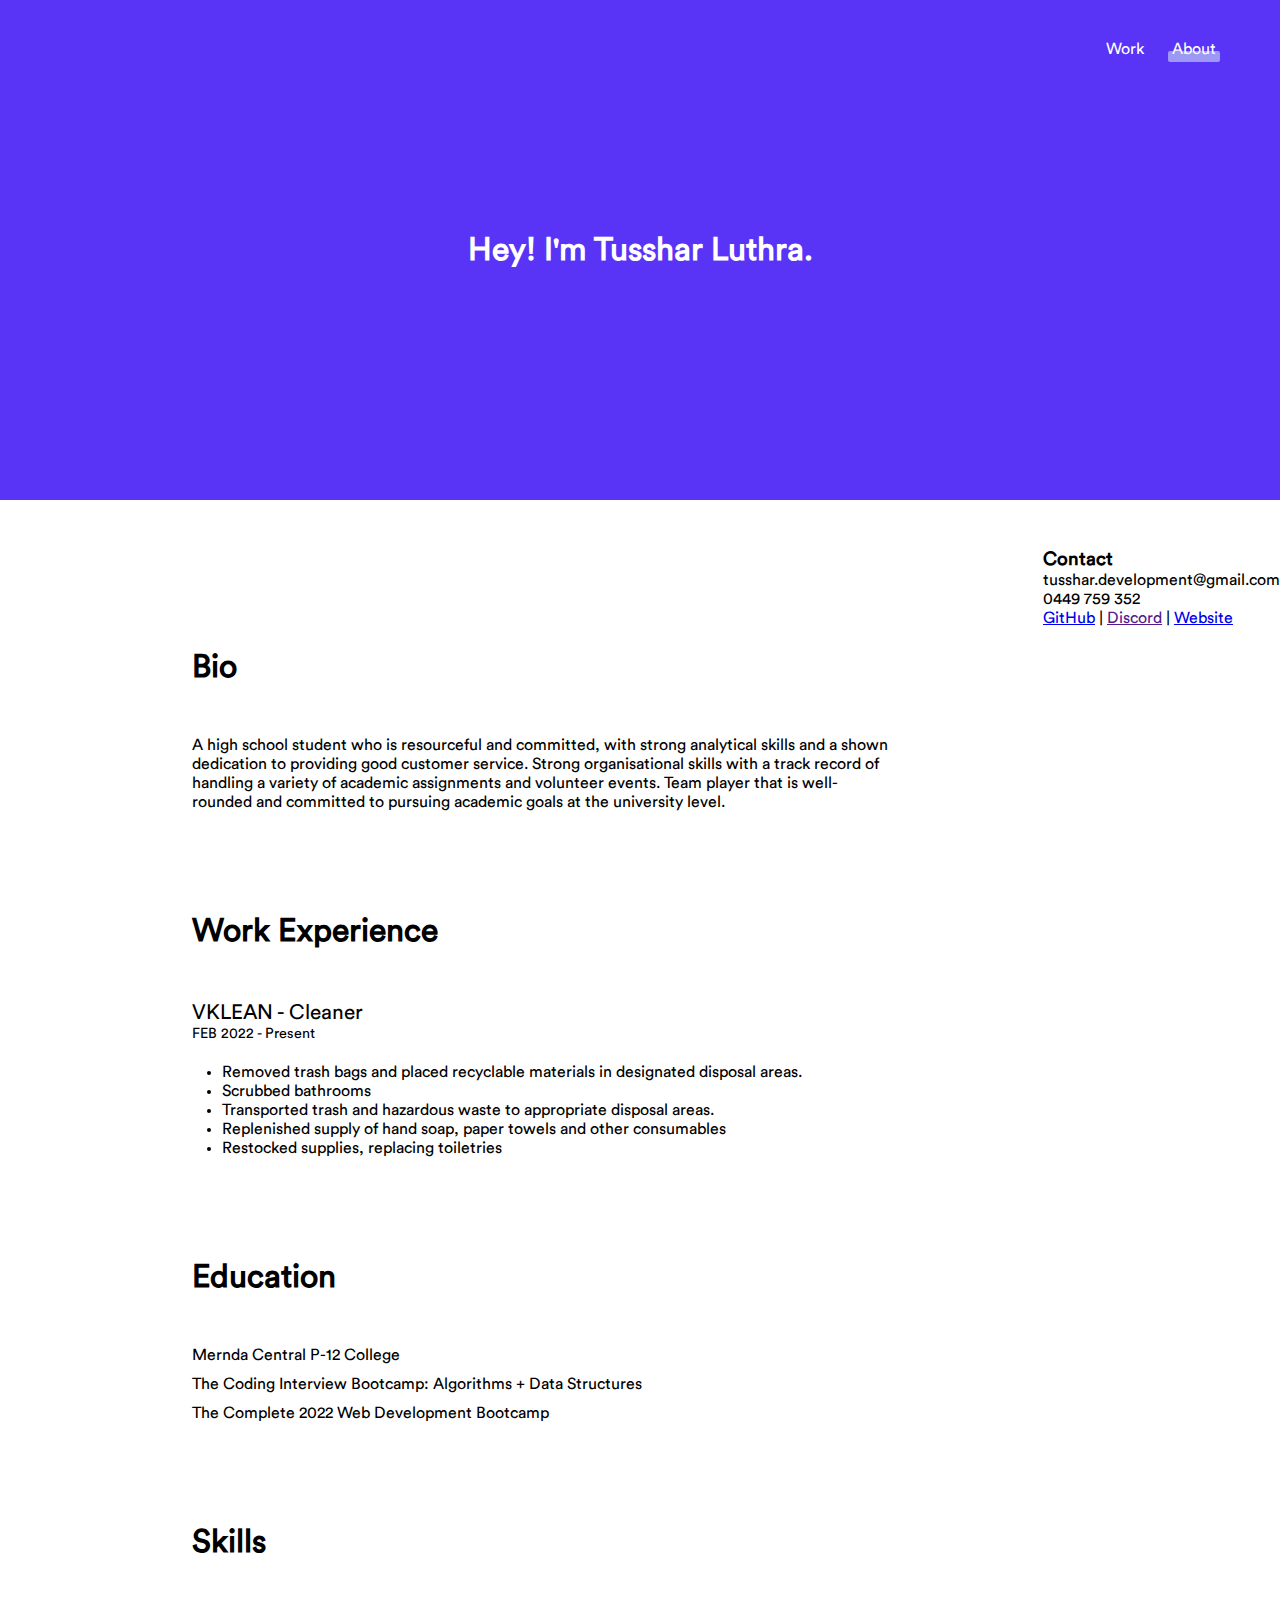
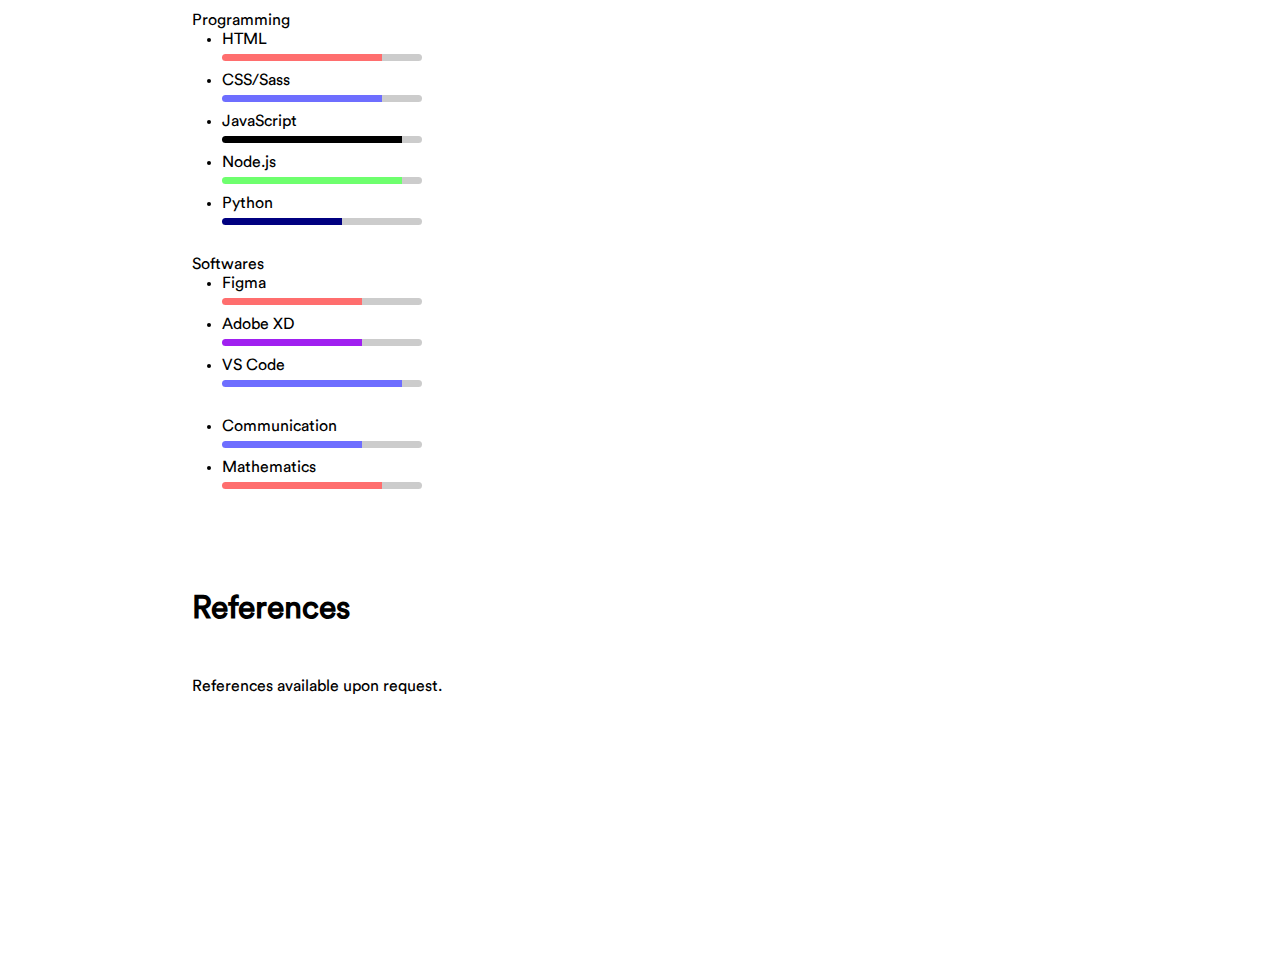
==== about/index.html @ a5b10c63 "added About page, edited projects" ====
<!DOCTYPE html>
<html lang="en">
  <head>
    <meta charset="UTF-8" />
    <meta http-equiv="X-UA-Compatible" content="IE=edge" />
    <meta name="viewport" content="width=device-width, initial-scale=1.0" />
    <title>About Me - Tusshar Luthra</title>

    <link rel="stylesheet" href="style.css" />
    <link rel="icon" href="../assets/logo/logo.svg" />
  </head>
  <body>
    <header>
      <nav class="navbar">
        <a href="/" class="nav-link">Work</a>
        <a href="/about" class="nav-link active">About</a>
      </nav>

      <h1 class="intro">Hey! I'm Tusshar Luthra.</h1>
    </header>

    <main>
      <div class="left">
        <section class="bio">
          <h3 class="sectionTitle">Bio</h3>
          <div class="content">
            <p>
              A high school student who is resourceful and committed, with
              strong analytical skills and a shown dedication to providing good
              customer service. Strong organisational skills with a track record
              of handling a variety of academic assignments and volunteer
              events. Team player that is well-rounded and committed to pursuing
              academic goals at the university level.
            </p>
          </div>
        </section>

        <section class="workExp">
          <h3 class="sectionTitle">Work Experience</h3>
          <div class="content">
            <p class="workplace">VKLEAN - Cleaner</p>
            <p class="dates">FEB 2022 - Present</p>
            <ul class="tasks">
              <li>
                Removed trash bags and placed recyclable materials in designated
                disposal areas.
              </li>
              <li>Scrubbed bathrooms</li>
              <li>
                Transported trash and hazardous waste to appropriate disposal
                areas.
              </li>
              <li>
                Replenished supply of hand soap, paper towels and other
                consumables
              </li>
              <li>Restocked supplies, replacing toiletries</li>
            </ul>
          </div>
        </section>

        <section class="edu">
          <h3 class="sectionTitle">Education</h3>
          <div class="content">
            <p class="eduSource">Mernda Central P-12 College</p>
            <p class="eduSource">
              The Coding Interview Bootcamp: Algorithms + Data Structures
            </p>
            <p class="eduSource">The Complete 2022 Web Development Bootcamp</p>
          </div>
        </section>

        <section class="skills">
          <h3 class="sectionTitle">Skills</h3>
          <div class="content">
            <div class="set">
              <p class="setTitle">Programming</p>

              <ul class="skillSet">
                <li>
                  HTML
                  <div class="eight red"></div>
                </li>
                <li>
                  CSS/Sass
                  <div class="eight blue"></div>
                </li>
                <li>
                  JavaScript
                  <div class="nine"></div>
                </li>
                <li>
                  Node.js
                  <div class="nine green"></div>
                </li>
                <li>
                  Python
                  <div class="six navy"></div>
                </li>
              </ul>
            </div>

            <div class="set">
              <p class="setTitle">Softwares</p>
              <div class="skillRatings">
                <ul class="skillSet">
                  <li>
                    Figma
                    <div class="seven red"></div>
                  </li>
                  <li>
                    Adobe XD
                    <div class="seven purple"></div>
                  </li>
                  <li>
                    VS Code
                    <div class="nine blue"></div>
                  </li>
                </ul>
              </div>
            </div>

            <div class="set">
              <div class="skillRatings">
                <ul class="skillSet">
                  <li>
                    Communication
                    <div class="seven blue"></div>
                  </li>
                  <li>
                    Mathematics
                    <div class="eight red"></div>
                  </li>
                </ul>
              </div>
            </div>
          </div>
        </section>

        <section class="references">
          <h3 class="sectionTitle">References</h3>
          <div class="content">
            <p>References available upon request.</p>
          </div>
        </section>
      </div>

      <div class="right">
        <section class="contact">
          <h3 class="sectionTitle">Contact</h3>
          <div class="content">
            <p>tusshar.development@gmail.com</p>
            <p>0449 759 352</p>
            <a
              href="https://github.com/Tusshar-developer"
              class="github contact-link"
              >GitHub</a
            >
            |
            <a href="" class="discord contact-link">Discord</a> |
            <a href="https://tusshar.netlify.app/" class="website contact-link"
              >Website</a
            >
          </div>
        </section>
      </div>
    </main>
  </body>
</html>
---- about/style.css ----
@font-face {
  font-family: "MesloLGS NF";
  src: url("/assets/fonts/MesloLGS NF Regular.ttf");
}
@font-face {
  font-family: "GT Pressura Mono";
  src: url("/assets/fonts/GT-Pressura-Mono-Regular.woff") format("woff");
}
@font-face {
  font-family: circular;
  src: url("/assets/fonts/Circular.woff") format("woff");
}
* {
  margin: 0;
  padding: 0;
  box-sizing: border-box;
}

::selection {
  background: #e4fbf3;
}

body {
  background: #fff;
  font-family: circular, sans-serif;
  padding-bottom: 10rem;
  overflow-x: hidden;
}
body header {
  margin-bottom: 3rem;
  background: #5934f6;
  color: white;
  height: 500px;
  position: relative;
}
body header .navbar {
  text-align: right;
  padding: 2.5rem;
  padding-bottom: 0;
}
body header .navbar .nav-link {
  margin-right: 1.5rem;
  color: white;
  text-decoration: none;
  position: relative;
  width: min-content;
}
body header .navbar .nav-link::after {
  content: "";
  width: 120%;
  height: 70%;
  background: #e4fbf3;
  position: absolute;
  bottom: -30%;
  right: -10%;
  z-index: 5;
  display: block;
  opacity: 0;
  transition: 0.3s;
  border-radius: 2px;
}
body header .navbar .nav-link.active::after {
  opacity: 0.5;
}
body header .navbar .nav-link:hover::after {
  opacity: 0.7;
  width: 140%;
  height: 85%;
}
body header .intro {
  position: absolute;
  top: 50%;
  left: 50%;
  transform: translate(-50%, -50%);
}
body main {
  display: flex;
}
body main .left {
  width: 55vw;
  margin: 100px auto auto 15vw;
}
body main .left section {
  margin-bottom: 100px;
}
body main .left section .sectionTitle {
  font-size: clamp(2rem, 2vw, 3rem);
  margin-bottom: 50px;
}
body main .left .content .workplace {
  font-size: 1.3em;
}
body main .left .content .dates {
  font-size: 0.9em;
  margin-bottom: 20px;
}
body main .left .content .tasks {
  margin-left: 30px;
}
body main .left .content .eduSource {
  margin-bottom: 10px;
}
body main .left .content .set {
  margin-bottom: 30px;
}
body main .left .content .set .skillSet {
  margin-left: 30px;
  width: 100%;
}
body main .left .content .set .skillSet li {
  position: relative;
}
body main .left .content .set .skillSet li div {
  margin: 5px 0 10px 0;
  display: flex;
}
body main .left .content .set .skillSet li div::before {
  content: "";
  height: 7px;
  width: 160px;
  display: block;
  background: #000;
  border-radius: 5px 0 0 5px;
}
body main .left .content .set .skillSet li div::after {
  content: "";
  height: 7px;
  width: 40px;
  display: block;
  background: #cccccc;
  border-radius: 0 5px 5px 0;
}
body main .left .content .set .skillSet li div.six::before {
  width: 120px;
}
body main .left .content .set .skillSet li div.six::after {
  width: 80px;
}
body main .left .content .set .skillSet li div.seven::before {
  width: 140px;
}
body main .left .content .set .skillSet li div.seven::after {
  width: 60px;
}
body main .left .content .set .skillSet li div.eight::before {
  width: 160px;
}
body main .left .content .set .skillSet li div.eight::after {
  width: 40px;
}
body main .left .content .set .skillSet li div.nine::before {
  width: 180px;
}
body main .left .content .set .skillSet li div.nine::after {
  width: 20px;
}
body main .left .content .set .skillSet li div.red::before {
  background: #ff6e6e;
}
body main .left .content .set .skillSet li div.blue::before {
  background: #6e6eff;
}
body main .left .content .set .skillSet li div.green::before {
  background: #6eff6e;
}
body main .left .content .set .skillSet li div.navy::before {
  background: #000080;
}
body main .left .content .set .skillSet li div.purple::before {
  background: #a020f0;
}

/*# sourceMappingURL=style.css.map */
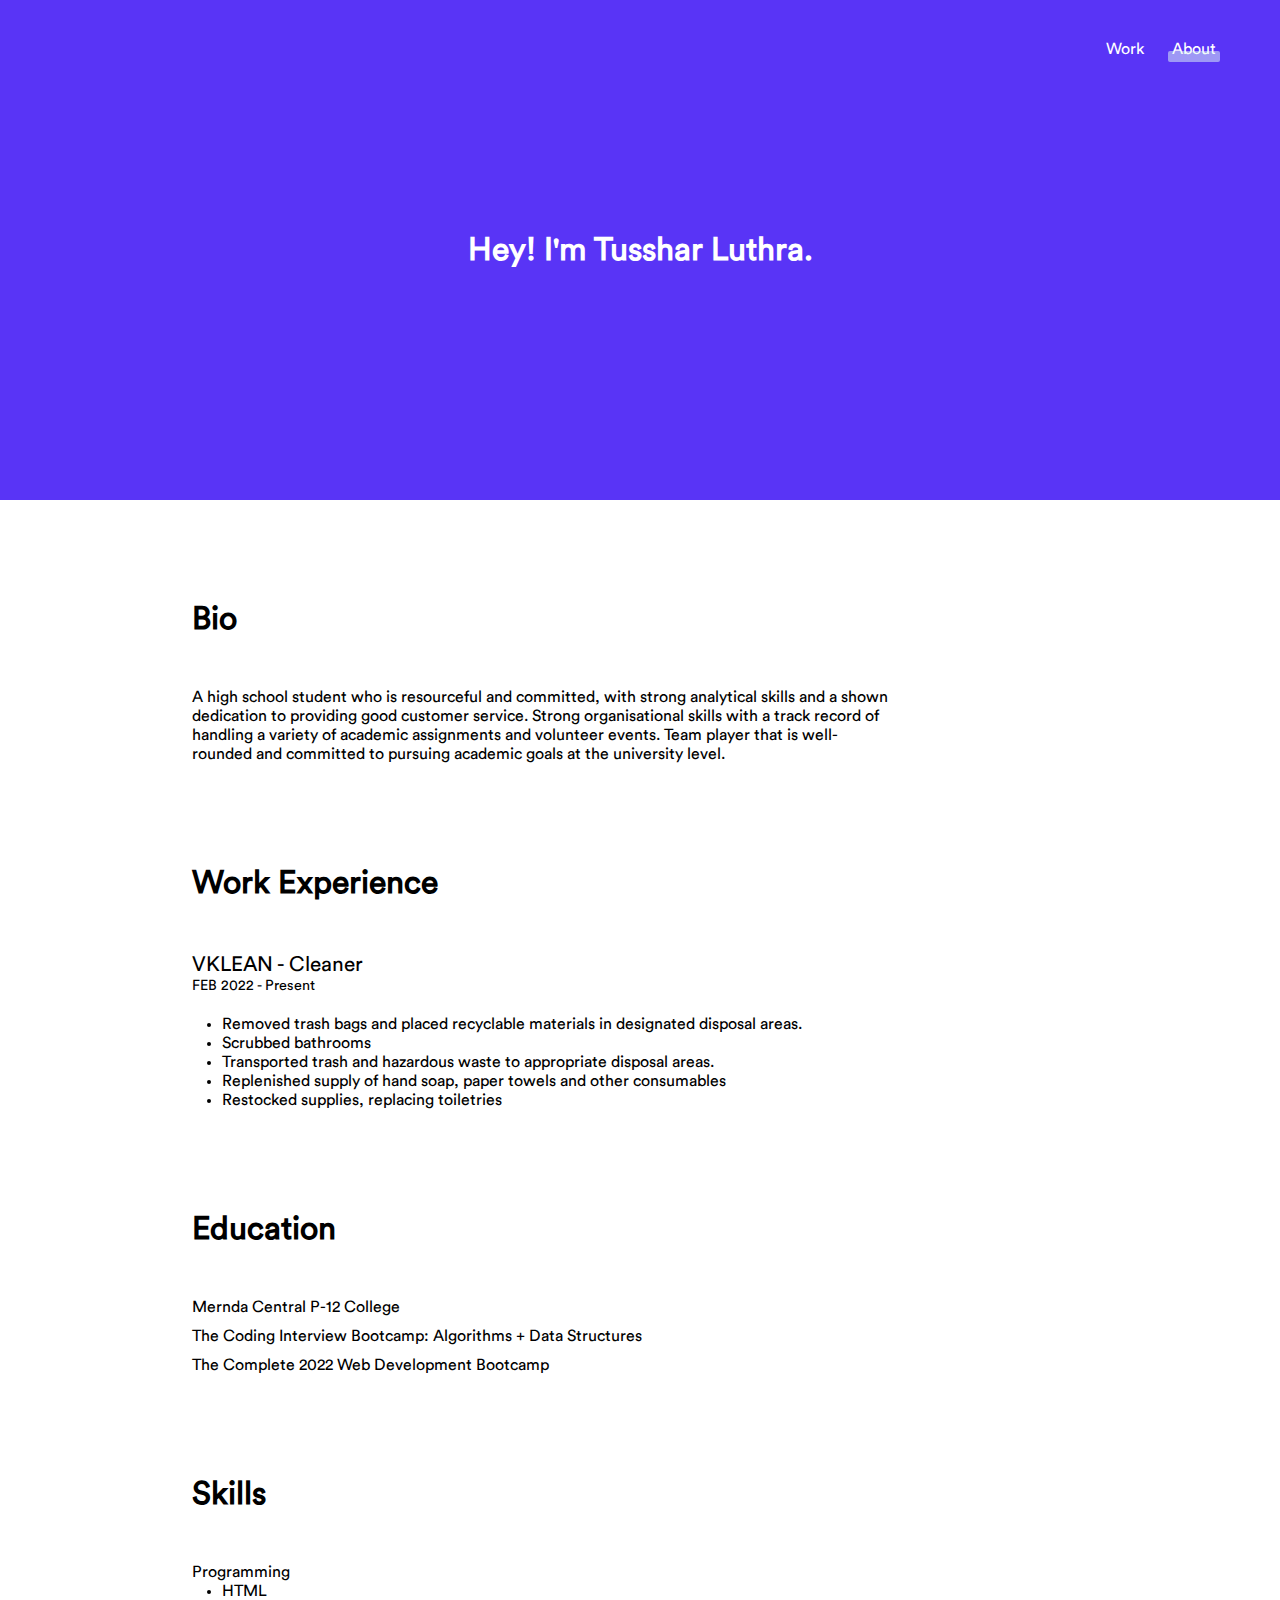
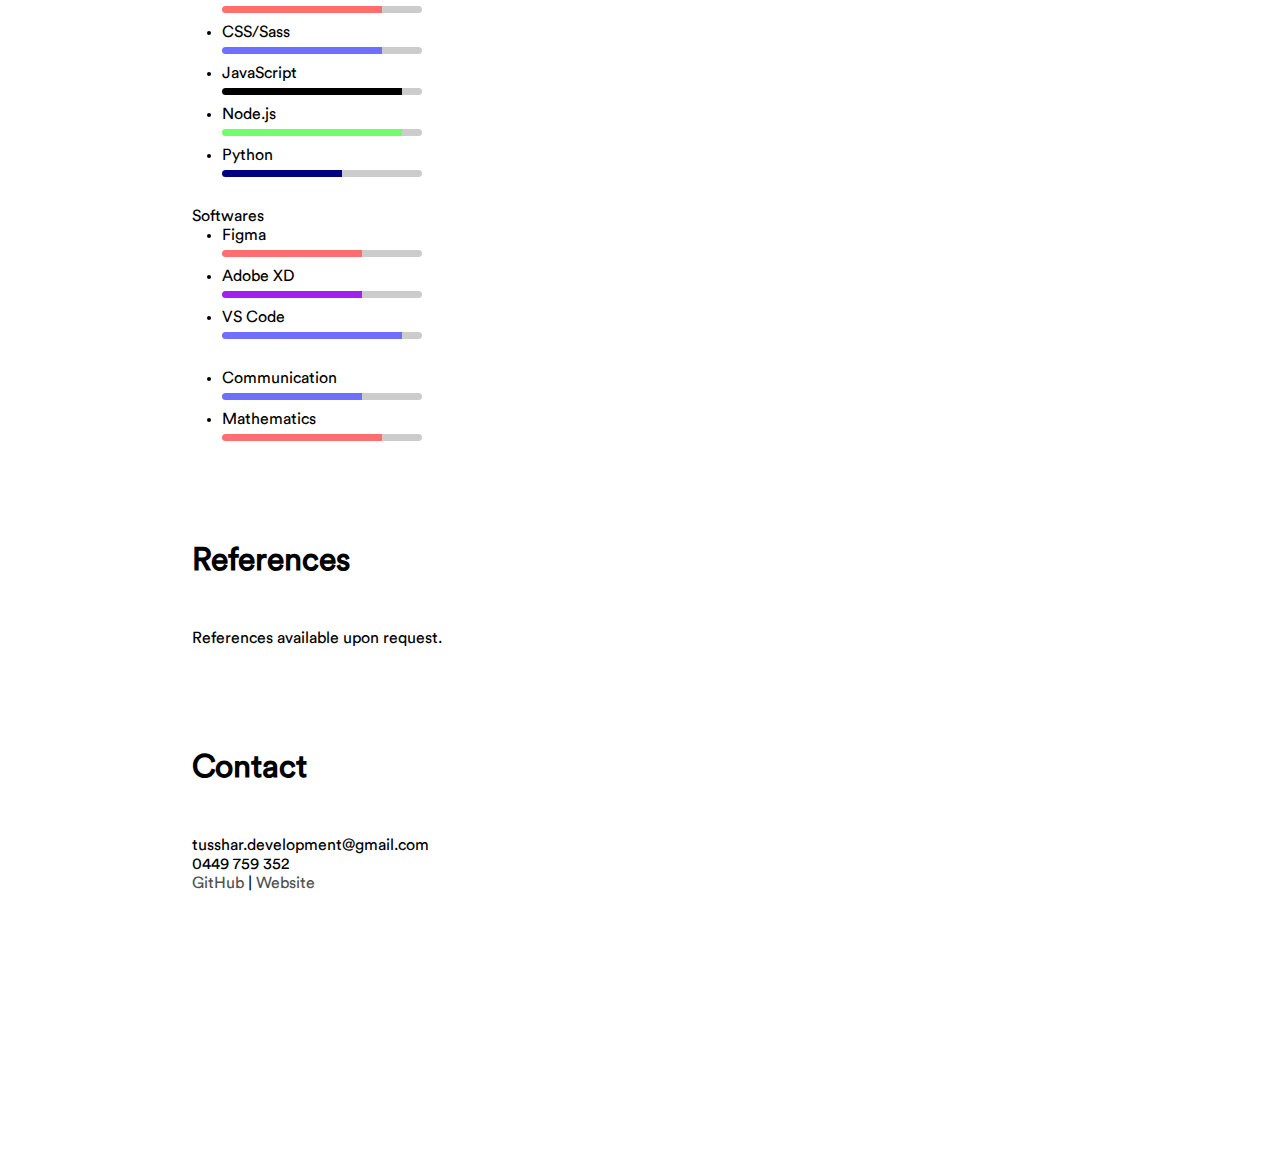
==== commit d228c5be: "quick edits" ====
--- a/about/index.html
+++ b/about/index.html
@@ -20,150 +20,145 @@
     </header>
 
     <main>
-      <div class="left">
-        <section class="bio">
-          <h3 class="sectionTitle">Bio</h3>
-          <div class="content">
-            <p>
-              A high school student who is resourceful and committed, with
-              strong analytical skills and a shown dedication to providing good
-              customer service. Strong organisational skills with a track record
-              of handling a variety of academic assignments and volunteer
-              events. Team player that is well-rounded and committed to pursuing
-              academic goals at the university level.
-            </p>
-          </div>
-        </section>
+      <section class="bio">
+        <h3 class="sectionTitle">Bio</h3>
+        <div class="content">
+          <p>
+            A high school student who is resourceful and committed, with strong
+            analytical skills and a shown dedication to providing good customer
+            service. Strong organisational skills with a track record of
+            handling a variety of academic assignments and volunteer events.
+            Team player that is well-rounded and committed to pursuing academic
+            goals at the university level.
+          </p>
+        </div>
+      </section>
 
-        <section class="workExp">
-          <h3 class="sectionTitle">Work Experience</h3>
-          <div class="content">
-            <p class="workplace">VKLEAN - Cleaner</p>
-            <p class="dates">FEB 2022 - Present</p>
-            <ul class="tasks">
+      <section class="workExp">
+        <h3 class="sectionTitle">Work Experience</h3>
+        <div class="content">
+          <p class="workplace">VKLEAN - Cleaner</p>
+          <p class="dates">FEB 2022 - Present</p>
+          <ul class="tasks">
+            <li>
+              Removed trash bags and placed recyclable materials in designated
+              disposal areas.
+            </li>
+            <li>Scrubbed bathrooms</li>
+            <li>
+              Transported trash and hazardous waste to appropriate disposal
+              areas.
+            </li>
+            <li>
+              Replenished supply of hand soap, paper towels and other
+              consumables
+            </li>
+            <li>Restocked supplies, replacing toiletries</li>
+          </ul>
+        </div>
+      </section>
+
+      <section class="edu">
+        <h3 class="sectionTitle">Education</h3>
+        <div class="content">
+          <p class="eduSource">Mernda Central P-12 College</p>
+          <p class="eduSource">
+            The Coding Interview Bootcamp: Algorithms + Data Structures
+          </p>
+          <p class="eduSource">The Complete 2022 Web Development Bootcamp</p>
+        </div>
+      </section>
+
+      <section class="skills">
+        <h3 class="sectionTitle">Skills</h3>
+        <div class="content">
+          <div class="set">
+            <p class="setTitle">Programming</p>
+
+            <ul class="skillSet">
               <li>
-                Removed trash bags and placed recyclable materials in designated
-                disposal areas.
-              </li>
-              <li>Scrubbed bathrooms</li>
-              <li>
-                Transported trash and hazardous waste to appropriate disposal
-                areas.
+                HTML
+                <div class="eight red"></div>
               </li>
               <li>
-                Replenished supply of hand soap, paper towels and other
-                consumables
+                CSS/Sass
+                <div class="eight blue"></div>
               </li>
-              <li>Restocked supplies, replacing toiletries</li>
+              <li>
+                JavaScript
+                <div class="nine"></div>
+              </li>
+              <li>
+                Node.js
+                <div class="nine green"></div>
+              </li>
+              <li>
+                Python
+                <div class="six navy"></div>
+              </li>
             </ul>
           </div>
-        </section>
 
-        <section class="edu">
-          <h3 class="sectionTitle">Education</h3>
-          <div class="content">
-            <p class="eduSource">Mernda Central P-12 College</p>
-            <p class="eduSource">
-              The Coding Interview Bootcamp: Algorithms + Data Structures
-            </p>
-            <p class="eduSource">The Complete 2022 Web Development Bootcamp</p>
-          </div>
-        </section>
-
-        <section class="skills">
-          <h3 class="sectionTitle">Skills</h3>
-          <div class="content">
-            <div class="set">
-              <p class="setTitle">Programming</p>
-
+          <div class="set">
+            <p class="setTitle">Softwares</p>
+            <div class="skillRatings">
               <ul class="skillSet">
                 <li>
-                  HTML
-                  <div class="eight red"></div>
+                  Figma
+                  <div class="seven red"></div>
                 </li>
                 <li>
-                  CSS/Sass
-                  <div class="eight blue"></div>
+                  Adobe XD
+                  <div class="seven purple"></div>
                 </li>
                 <li>
-                  JavaScript
-                  <div class="nine"></div>
-                </li>
-                <li>
-                  Node.js
-                  <div class="nine green"></div>
-                </li>
-                <li>
-                  Python
-                  <div class="six navy"></div>
+                  VS Code
+                  <div class="nine blue"></div>
                 </li>
               </ul>
             </div>
+          </div>
 
-            <div class="set">
-              <p class="setTitle">Softwares</p>
-              <div class="skillRatings">
-                <ul class="skillSet">
-                  <li>
-                    Figma
-                    <div class="seven red"></div>
-                  </li>
-                  <li>
-                    Adobe XD
-                    <div class="seven purple"></div>
-                  </li>
-                  <li>
-                    VS Code
-                    <div class="nine blue"></div>
-                  </li>
-                </ul>
-              </div>
-            </div>
-
-            <div class="set">
-              <div class="skillRatings">
-                <ul class="skillSet">
-                  <li>
-                    Communication
-                    <div class="seven blue"></div>
-                  </li>
-                  <li>
-                    Mathematics
-                    <div class="eight red"></div>
-                  </li>
-                </ul>
-              </div>
+          <div class="set">
+            <div class="skillRatings">
+              <ul class="skillSet">
+                <li>
+                  Communication
+                  <div class="seven blue"></div>
+                </li>
+                <li>
+                  Mathematics
+                  <div class="eight red"></div>
+                </li>
+              </ul>
             </div>
           </div>
-        </section>
+        </div>
+      </section>
 
-        <section class="references">
-          <h3 class="sectionTitle">References</h3>
-          <div class="content">
-            <p>References available upon request.</p>
-          </div>
-        </section>
-      </div>
+      <section class="references">
+        <h3 class="sectionTitle">References</h3>
+        <div class="content">
+          <p>References available upon request.</p>
+        </div>
+      </section>
 
-      <div class="right">
-        <section class="contact">
-          <h3 class="sectionTitle">Contact</h3>
-          <div class="content">
-            <p>tusshar.development@gmail.com</p>
-            <p>0449 759 352</p>
-            <a
-              href="https://github.com/Tusshar-developer"
-              class="github contact-link"
-              >GitHub</a
-            >
-            |
-            <a href="" class="discord contact-link">Discord</a> |
-            <a href="https://tusshar.netlify.app/" class="website contact-link"
-              >Website</a
-            >
-          </div>
-        </section>
-      </div>
+      <section class="contact">
+        <h3 class="sectionTitle">Contact</h3>
+        <div class="content">
+          <p>tusshar.development@gmail.com</p>
+          <p>0449 759 352</p>
+          <a
+            href="https://github.com/Tusshar-developer"
+            class="github contact-link"
+            >GitHub</a
+          >
+          |
+          <a href="https://tusshar.netlify.app/" class="website contact-link"
+            >Website</a
+          >
+        </div>
+      </section>
     </main>
   </body>
 </html>
--- a/about/style.css
+++ b/about/style.css
@@ -74,47 +74,44 @@
   transform: translate(-50%, -50%);
 }
 body main {
-  display: flex;
-}
-body main .left {
   width: 55vw;
   margin: 100px auto auto 15vw;
 }
-body main .left section {
+body main section {
   margin-bottom: 100px;
 }
-body main .left section .sectionTitle {
+body main section .sectionTitle {
   font-size: clamp(2rem, 2vw, 3rem);
   margin-bottom: 50px;
 }
-body main .left .content .workplace {
+body main .content .workplace {
   font-size: 1.3em;
 }
-body main .left .content .dates {
+body main .content .dates {
   font-size: 0.9em;
   margin-bottom: 20px;
 }
-body main .left .content .tasks {
+body main .content .tasks {
   margin-left: 30px;
 }
-body main .left .content .eduSource {
+body main .content .eduSource {
   margin-bottom: 10px;
 }
-body main .left .content .set {
+body main .content .set {
   margin-bottom: 30px;
 }
-body main .left .content .set .skillSet {
+body main .content .set .skillSet {
   margin-left: 30px;
   width: 100%;
 }
-body main .left .content .set .skillSet li {
+body main .content .set .skillSet li {
   position: relative;
 }
-body main .left .content .set .skillSet li div {
+body main .content .set .skillSet li div {
   margin: 5px 0 10px 0;
   display: flex;
 }
-body main .left .content .set .skillSet li div::before {
+body main .content .set .skillSet li div::before {
   content: "";
   height: 7px;
   width: 160px;
@@ -122,7 +119,7 @@
   background: #000;
   border-radius: 5px 0 0 5px;
 }
-body main .left .content .set .skillSet li div::after {
+body main .content .set .skillSet li div::after {
   content: "";
   height: 7px;
   width: 40px;
@@ -130,44 +127,51 @@
   background: #cccccc;
   border-radius: 0 5px 5px 0;
 }
-body main .left .content .set .skillSet li div.six::before {
+body main .content .set .skillSet li div.six::before {
   width: 120px;
 }
-body main .left .content .set .skillSet li div.six::after {
+body main .content .set .skillSet li div.six::after {
   width: 80px;
 }
-body main .left .content .set .skillSet li div.seven::before {
+body main .content .set .skillSet li div.seven::before {
   width: 140px;
 }
-body main .left .content .set .skillSet li div.seven::after {
+body main .content .set .skillSet li div.seven::after {
   width: 60px;
 }
-body main .left .content .set .skillSet li div.eight::before {
+body main .content .set .skillSet li div.eight::before {
   width: 160px;
 }
-body main .left .content .set .skillSet li div.eight::after {
+body main .content .set .skillSet li div.eight::after {
   width: 40px;
 }
-body main .left .content .set .skillSet li div.nine::before {
+body main .content .set .skillSet li div.nine::before {
   width: 180px;
 }
-body main .left .content .set .skillSet li div.nine::after {
+body main .content .set .skillSet li div.nine::after {
   width: 20px;
 }
-body main .left .content .set .skillSet li div.red::before {
+body main .content .set .skillSet li div.red::before {
   background: #ff6e6e;
 }
-body main .left .content .set .skillSet li div.blue::before {
+body main .content .set .skillSet li div.blue::before {
   background: #6e6eff;
 }
-body main .left .content .set .skillSet li div.green::before {
+body main .content .set .skillSet li div.green::before {
   background: #6eff6e;
 }
-body main .left .content .set .skillSet li div.navy::before {
+body main .content .set .skillSet li div.navy::before {
   background: #000080;
 }
-body main .left .content .set .skillSet li div.purple::before {
+body main .content .set .skillSet li div.purple::before {
   background: #a020f0;
+}
+body main .contact-link {
+  color: #515151;
+  text-decoration: none;
+}
+body main .contact-link:hover {
+  text-decoration: underline;
 }
 
 /*# sourceMappingURL=style.css.map */
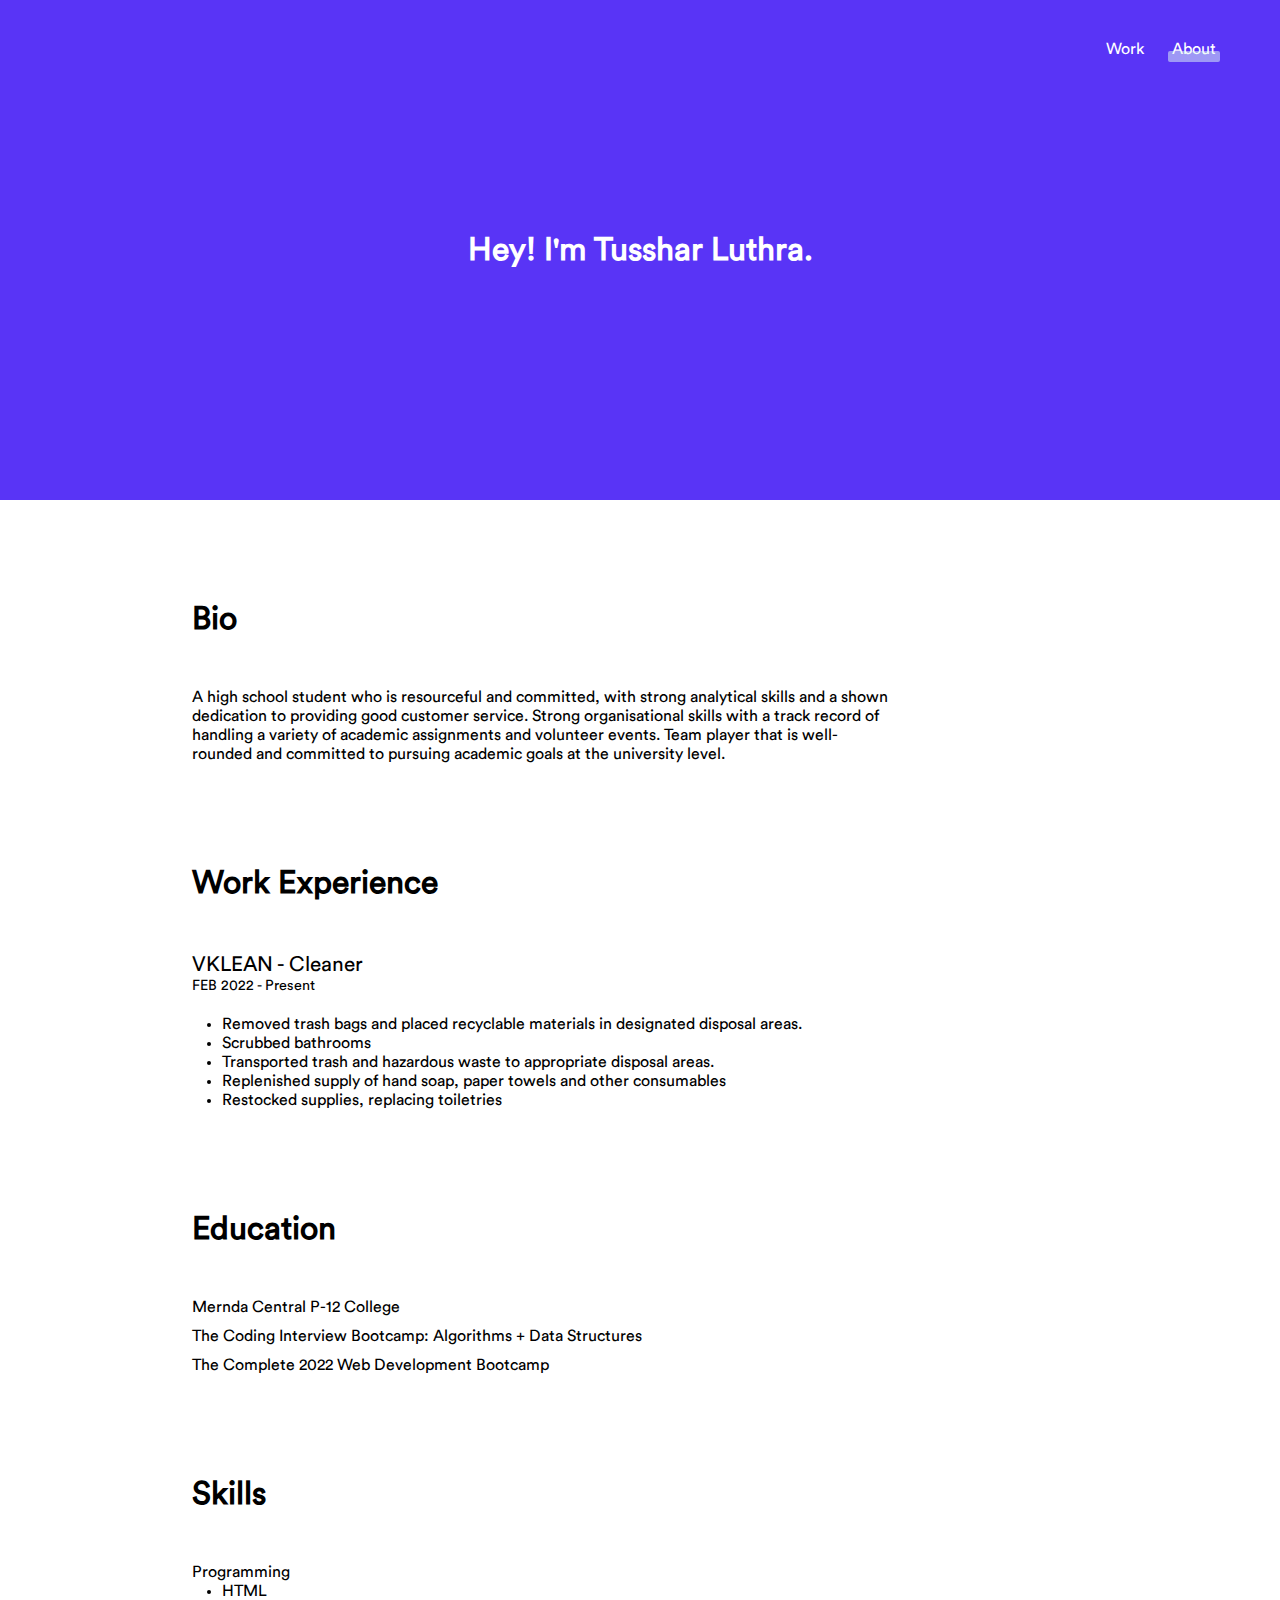
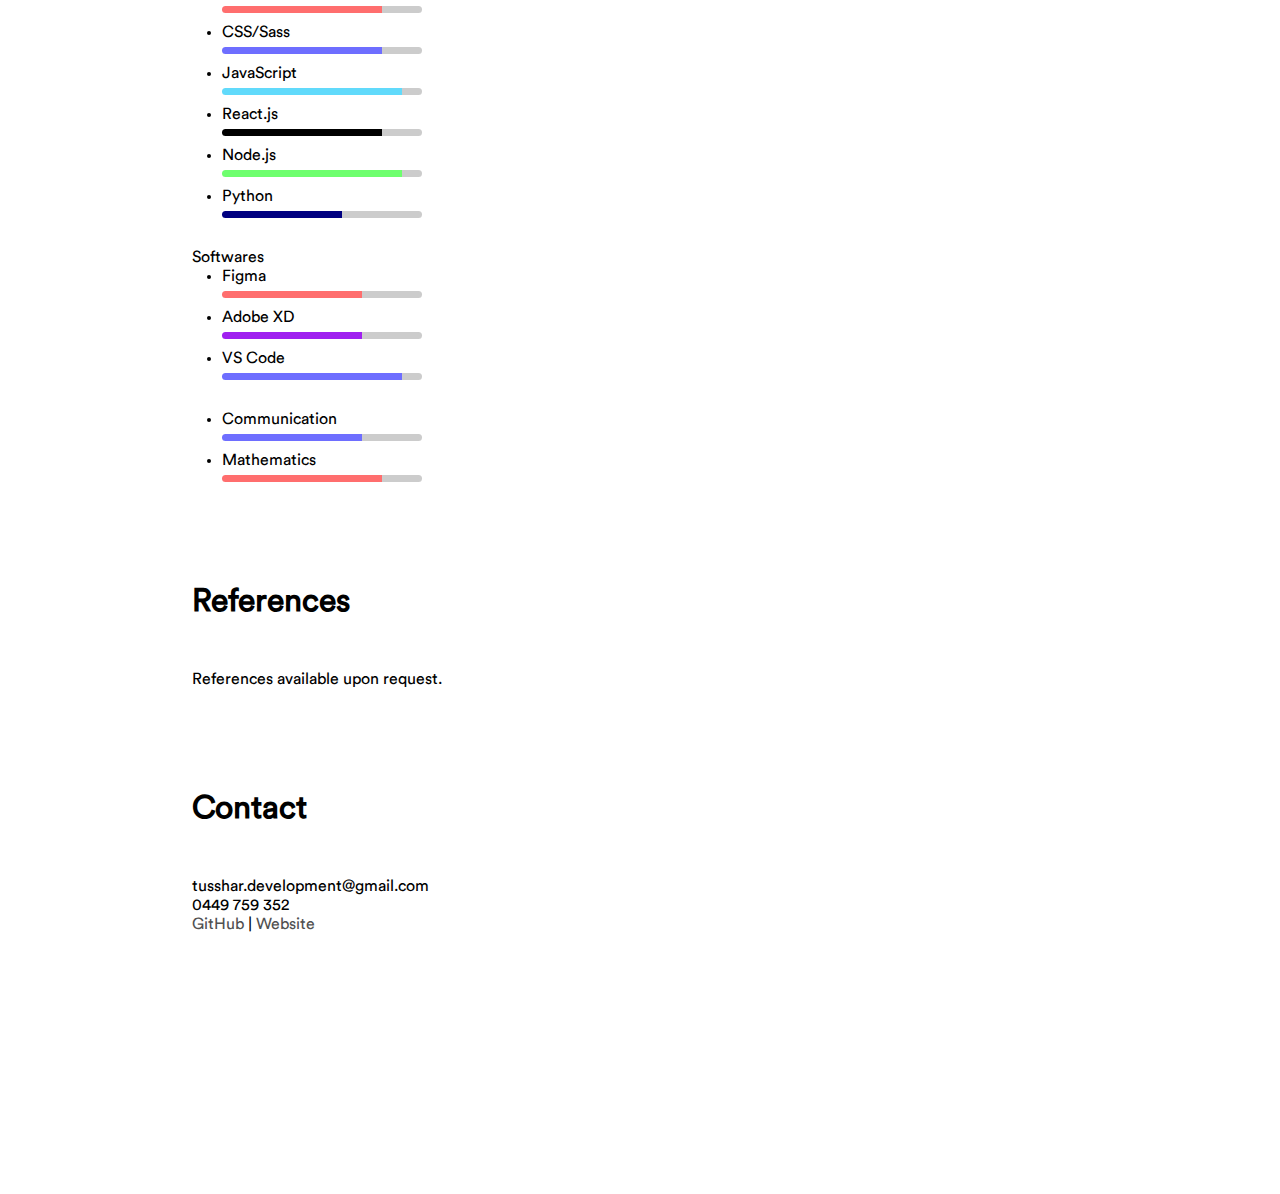
==== commit 9bf1549d: "resume update" ====
--- a/about/index.html
+++ b/about/index.html
@@ -86,7 +86,11 @@
               </li>
               <li>
                 JavaScript
-                <div class="nine"></div>
+                <div class="nine reactblue"></div>
+              </li>
+              <li>
+                React.js
+                <div class="eight"></div>
               </li>
               <li>
                 Node.js
--- a/about/style.css
+++ b/about/style.css
@@ -157,6 +157,9 @@
 body main .content .set .skillSet li div.blue::before {
   background: #6e6eff;
 }
+body main .content .set .skillSet li div.reactblue::before {
+  background: #61dafb;
+}
 body main .content .set .skillSet li div.green::before {
   background: #6eff6e;
 }
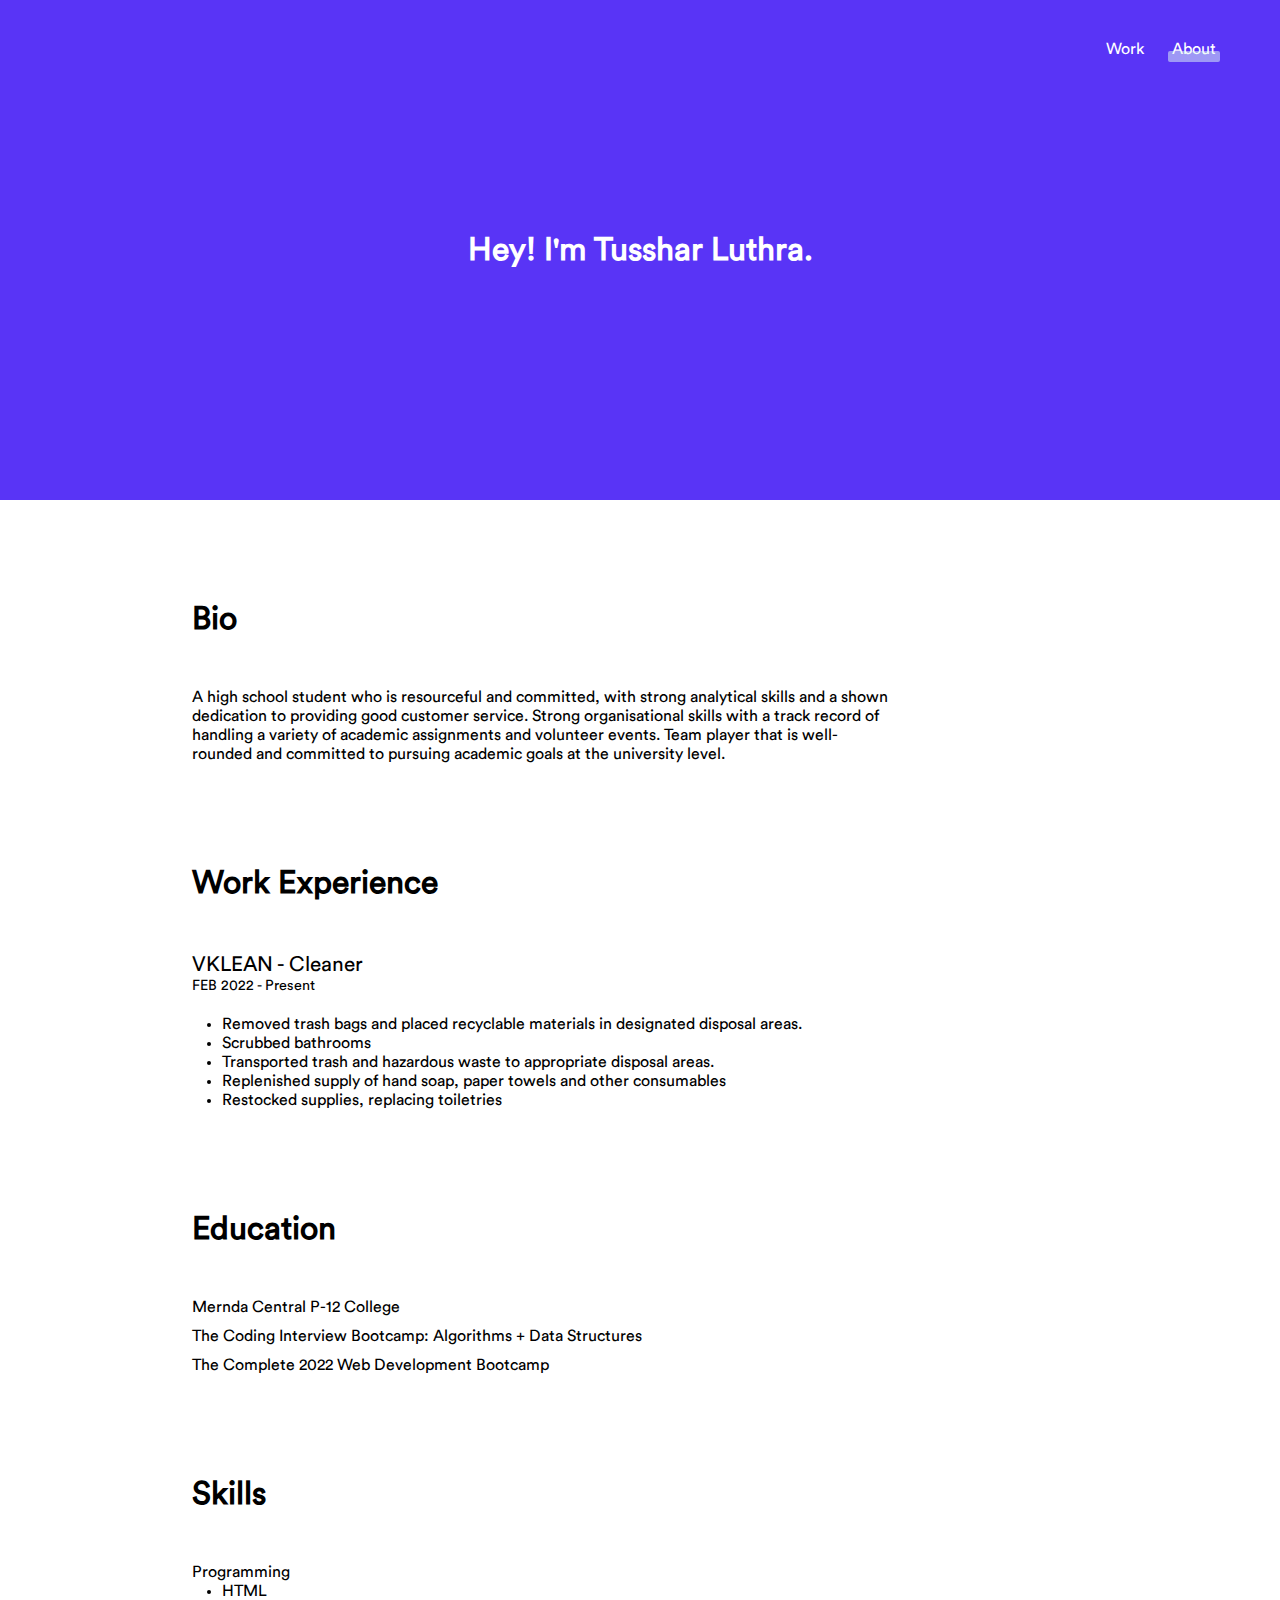
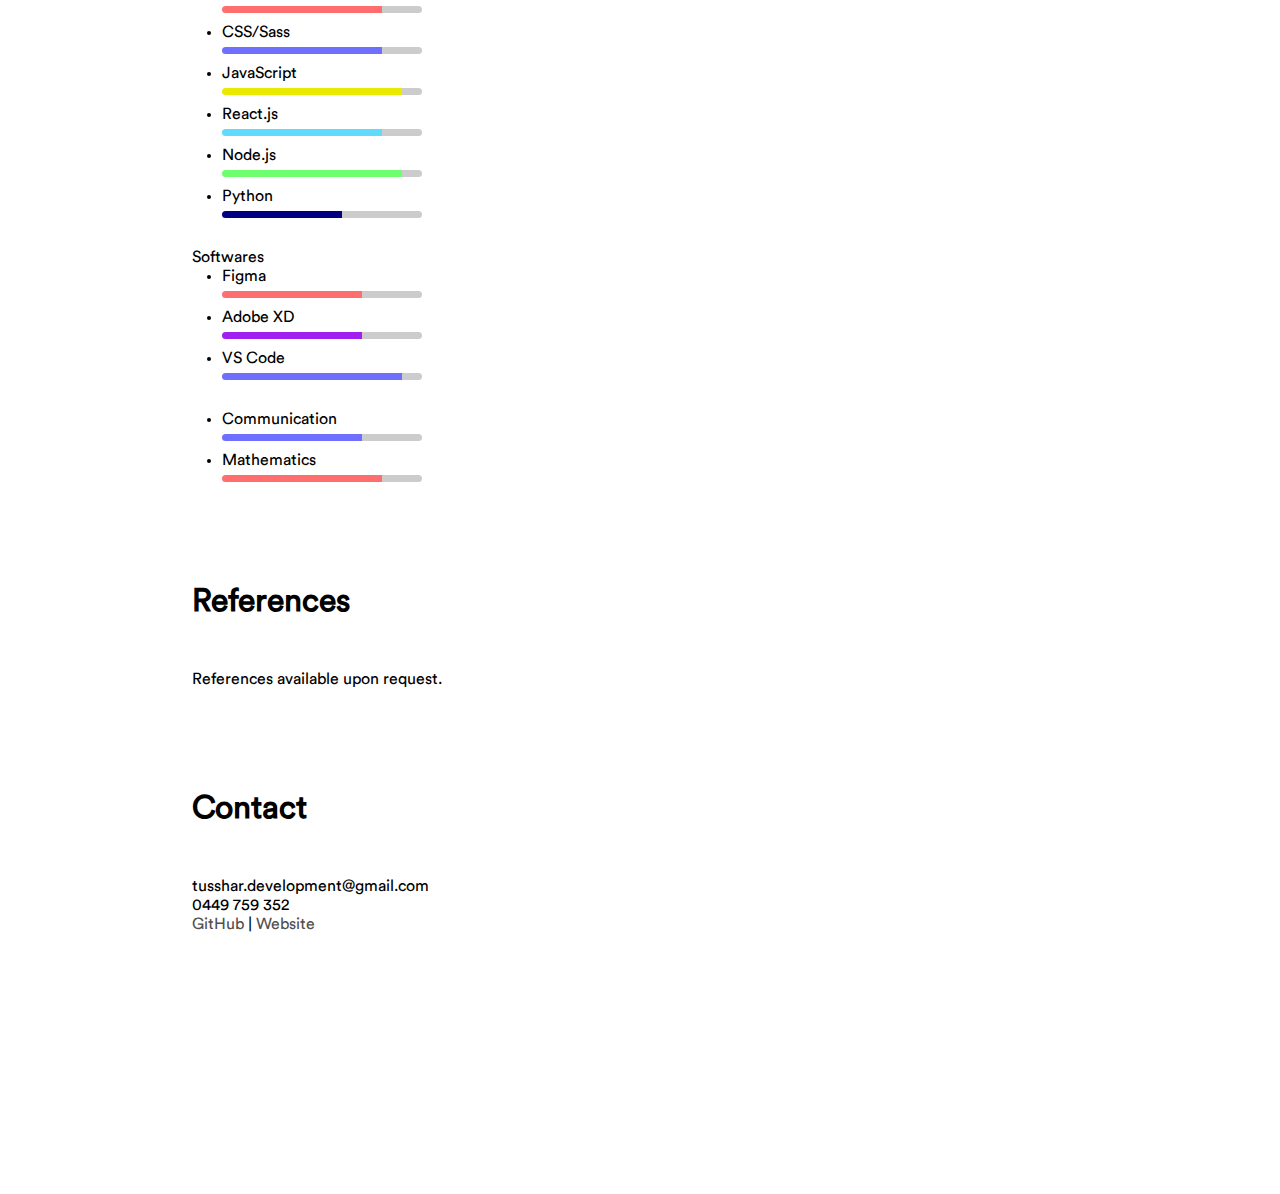
==== commit 9bb031b2: "colour fix" ====
--- a/about/index.html
+++ b/about/index.html
@@ -86,11 +86,11 @@
               </li>
               <li>
                 JavaScript
-                <div class="nine reactblue"></div>
+                <div class="nine yellow"></div>
               </li>
               <li>
                 React.js
-                <div class="eight"></div>
+                <div class="eight reactblue"></div>
               </li>
               <li>
                 Node.js
--- a/about/style.css
+++ b/about/style.css
@@ -154,6 +154,9 @@
 body main .content .set .skillSet li div.red::before {
   background: #ff6e6e;
 }
+body main .content .set .skillSet li div.yellow::before {
+  background: #eaea00;
+}
 body main .content .set .skillSet li div.blue::before {
   background: #6e6eff;
 }
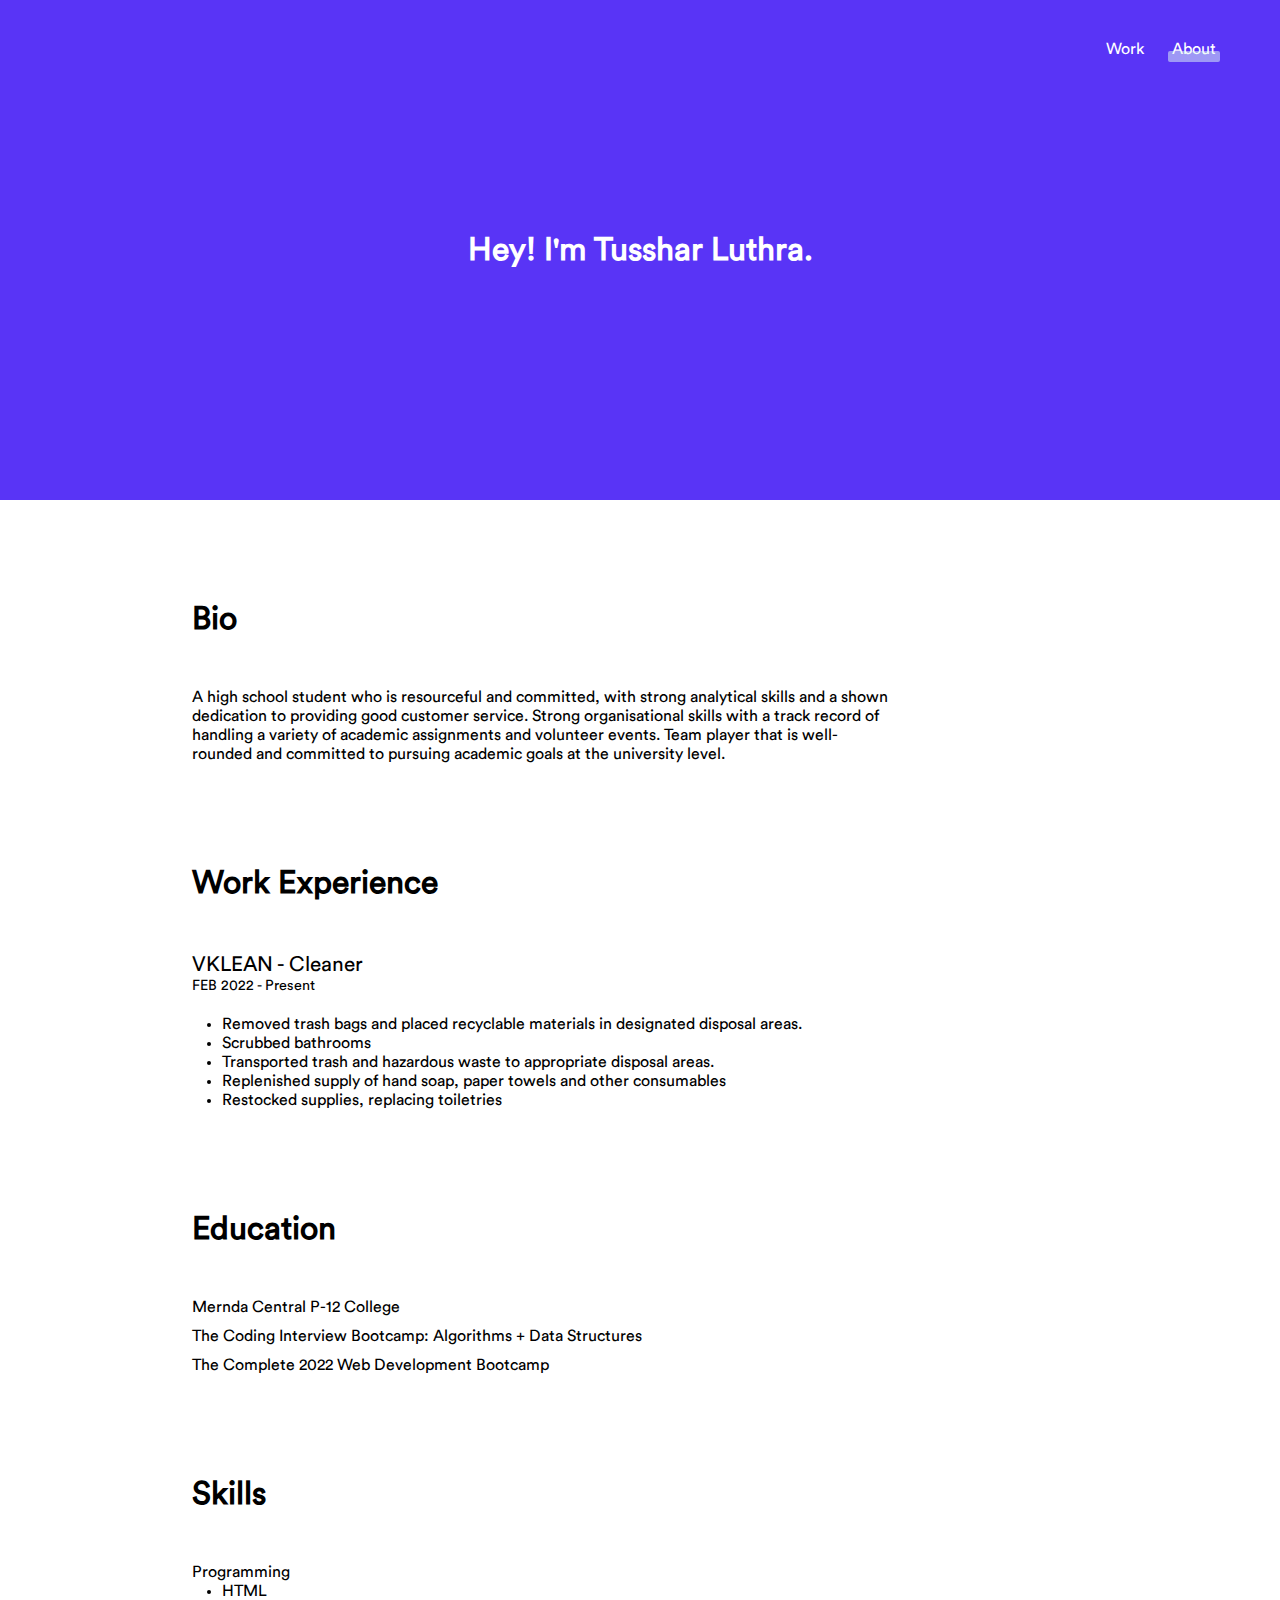
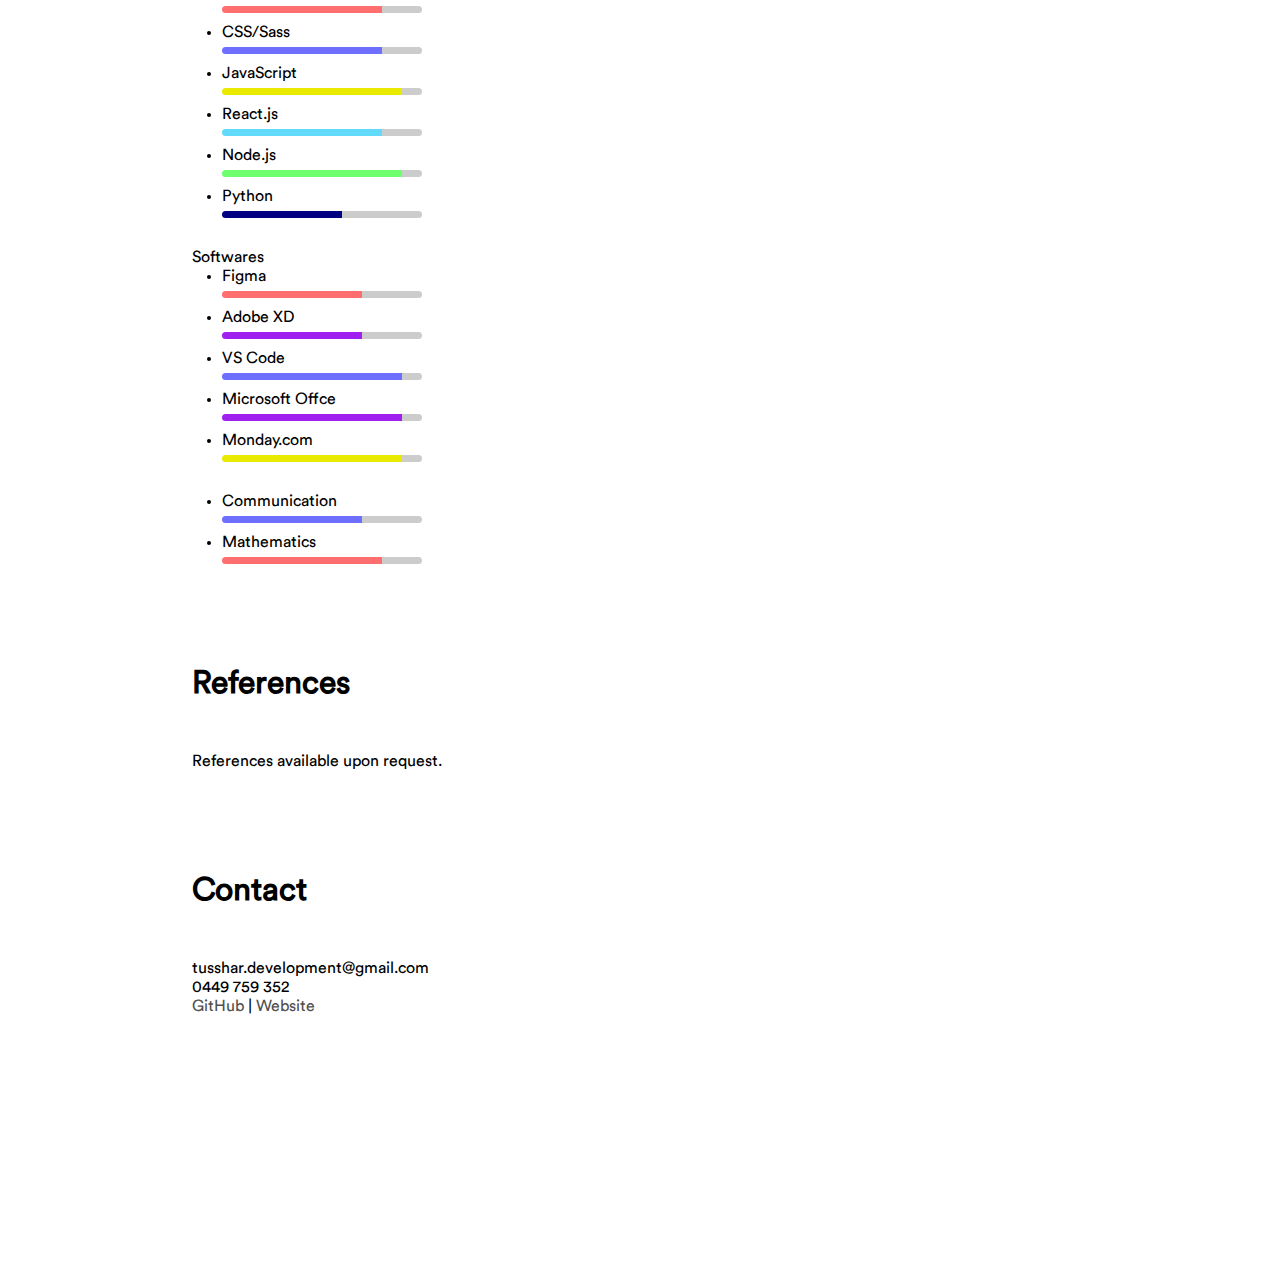
==== commit b0f681f0: "updated skills" ====
--- a/about/index.html
+++ b/about/index.html
@@ -119,6 +119,14 @@
                   VS Code
                   <div class="nine blue"></div>
                 </li>
+                <li>
+                  Microsoft Offce
+                  <div class="nine purple"></div>
+                </li>
+                <li>
+                  Monday.com
+                  <div class="nine yellow"></div>
+                </li>
               </ul>
             </div>
           </div>
